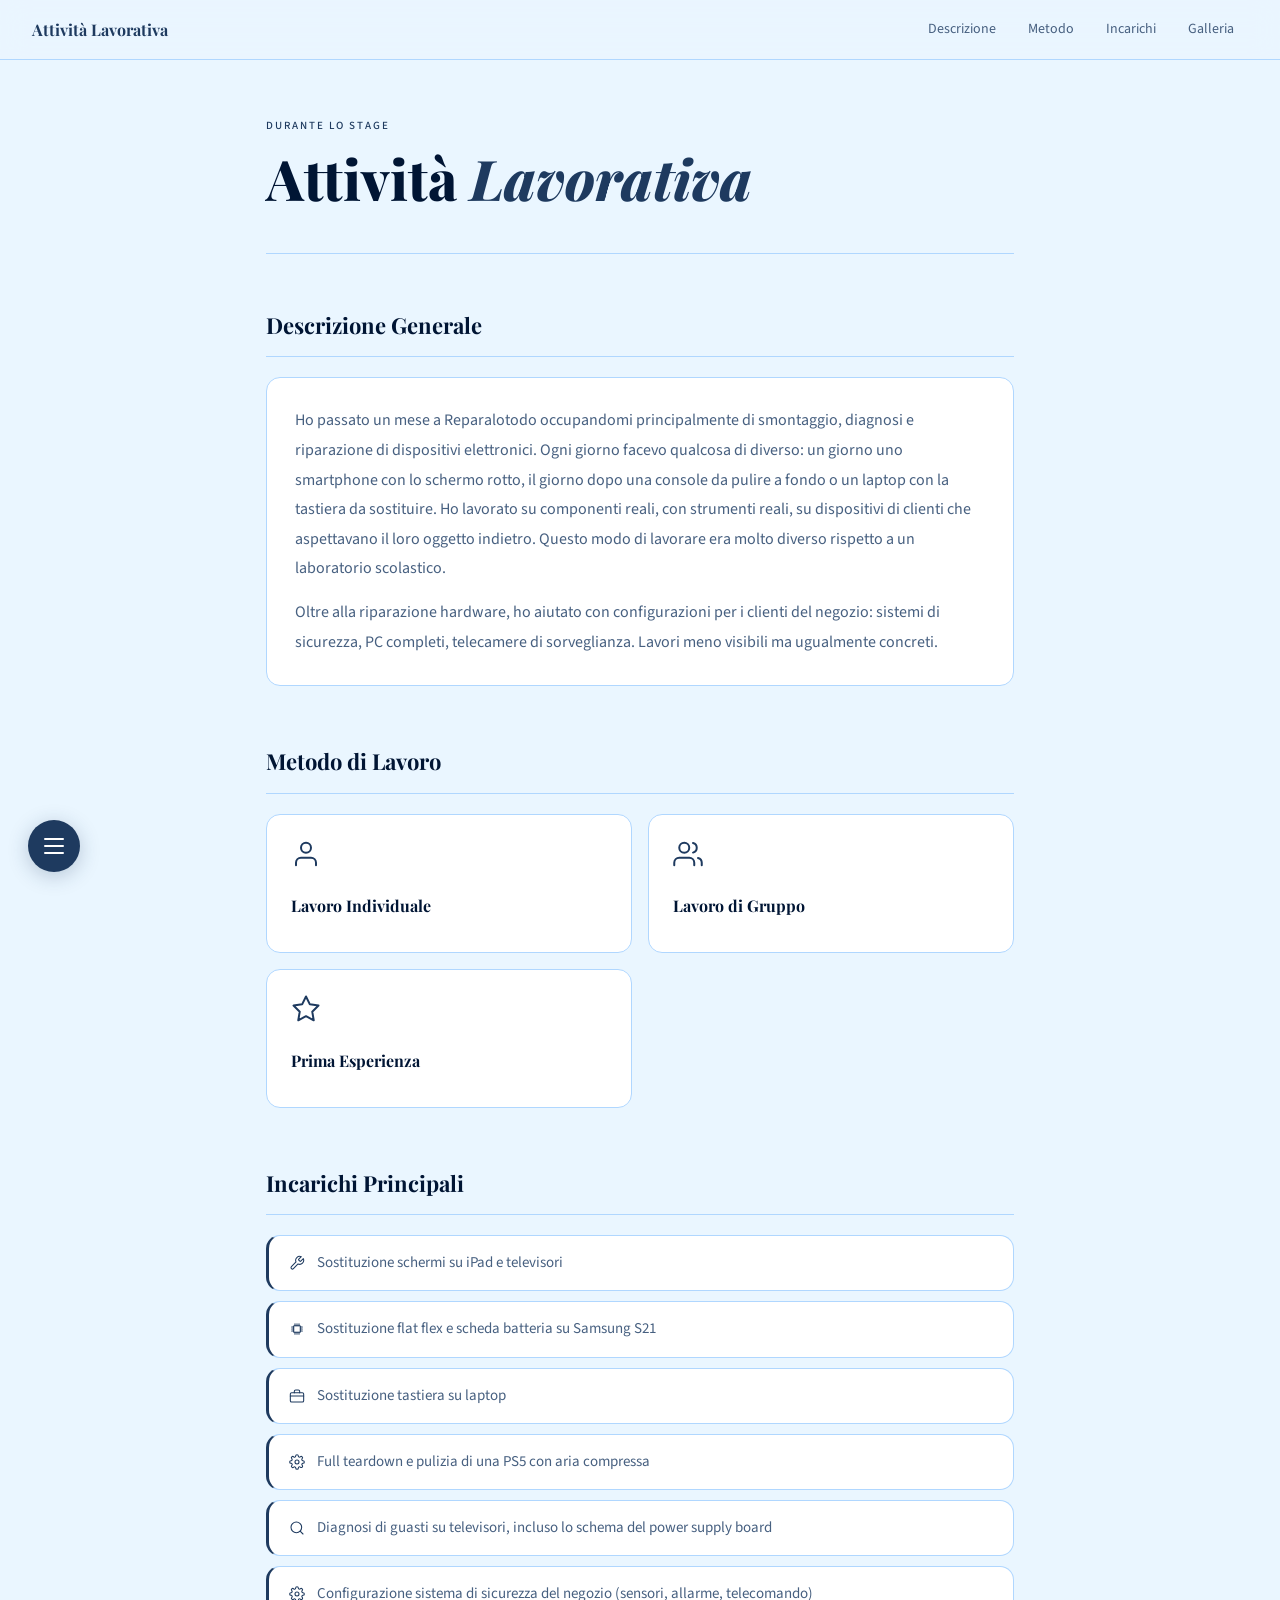
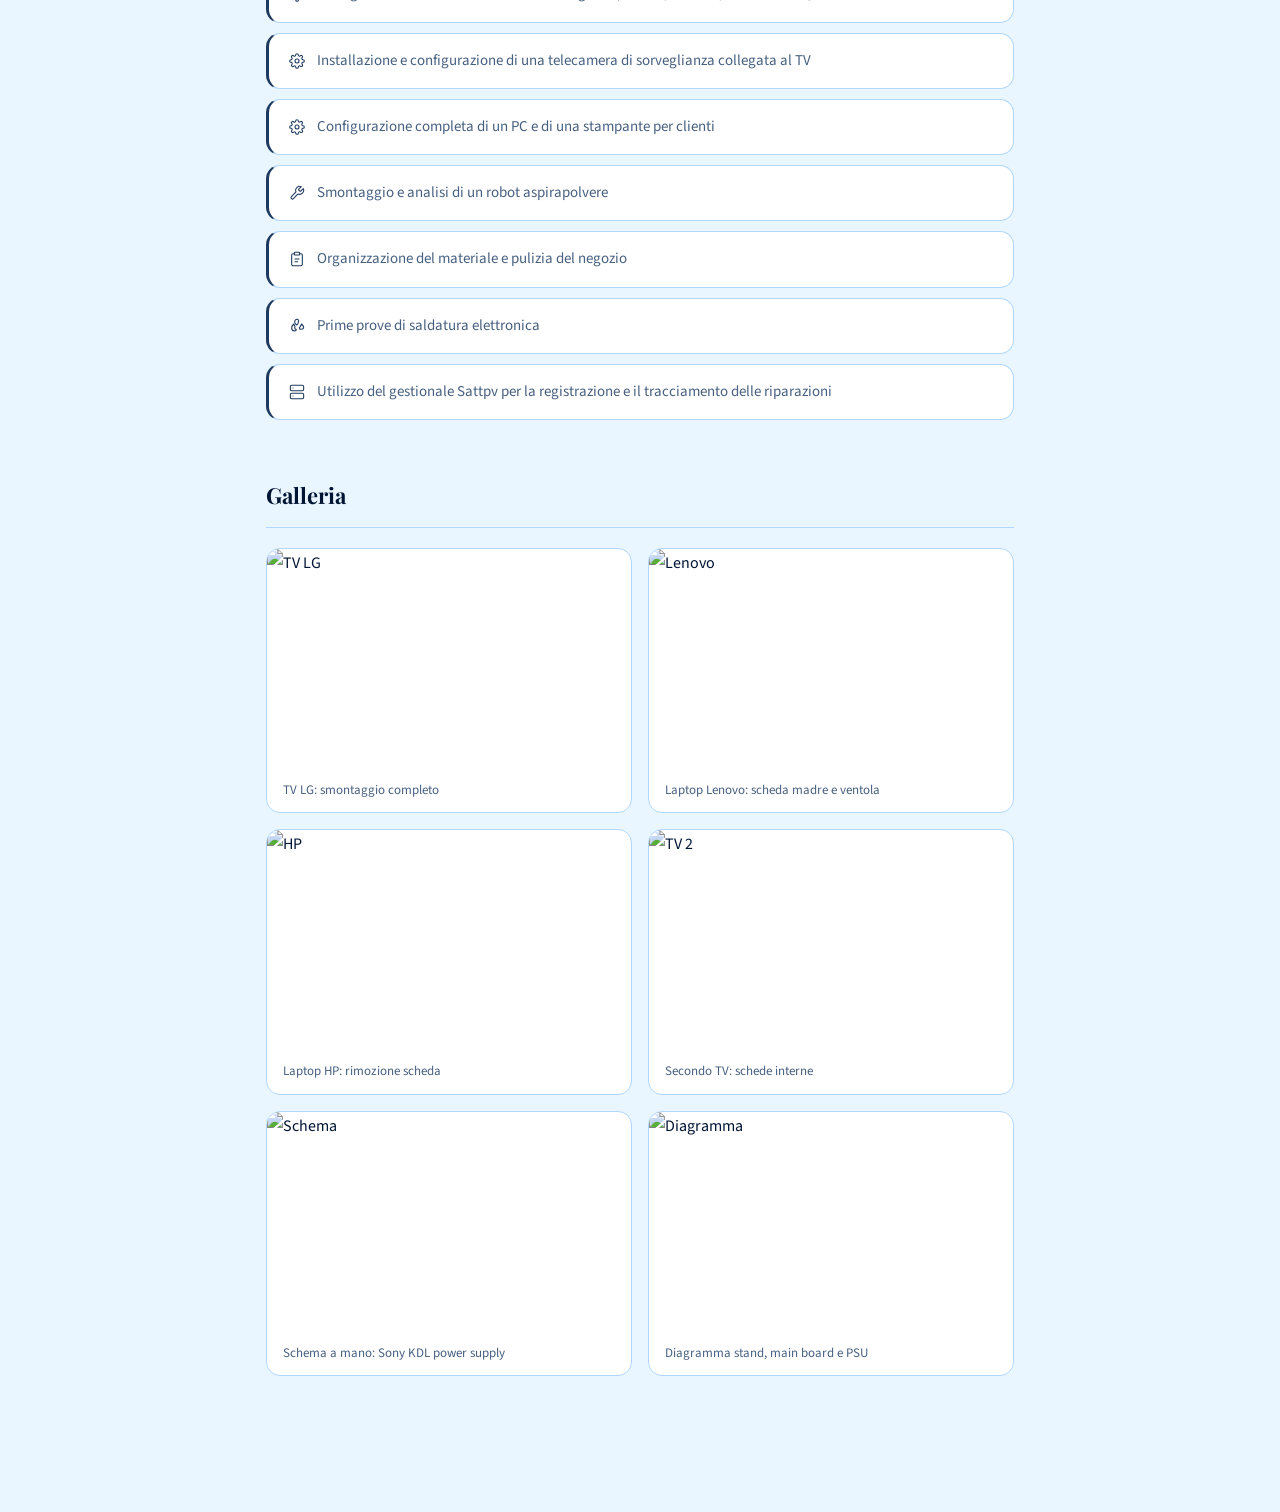
==== attivita.html @ 3e642a57 "Add files via upload" ====
<!DOCTYPE html>
<html lang="it">
<head>
  <meta charset="UTF-8"/>
  <meta name="viewport" content="width=device-width, initial-scale=1.0"/>
  <title>Stage FSL — Attività Lavorativa</title>
  <link rel="preconnect" href="https://fonts.googleapis.com">
  <link rel="preconnect" href="https://fonts.gstatic.com" crossorigin>
  <link href="https://fonts.googleapis.com/css2?family=Playfair+Display:ital,wght@0,600;0,700;0,800;1,600&family=Source+Sans+3:ital,opsz,wght@0,9..46,300;0,9..46,400;0,9..46,500;1,9..46,300&display=swap" rel="stylesheet">
  <link rel="stylesheet" href="style.css">
</head>
<body>
<svg style="display:none" xmlns="http://www.w3.org/2000/svg">
  <symbol id="ico-home" viewBox="0 0 24 24" fill="none" stroke="currentColor" stroke-width="1.6" stroke-linecap="round" stroke-linejoin="round"><path d="M3 12L12 3l9 9"/><path d="M5 10v9a1 1 0 001 1h4v-5h4v5h4a1 1 0 001-1v-9"/></symbol>
  <symbol id="ico-building" viewBox="0 0 24 24" fill="none" stroke="currentColor" stroke-width="1.6" stroke-linecap="round" stroke-linejoin="round"><rect x="3" y="3" width="18" height="18" rx="1"/><path d="M9 3v18M3 9h6M3 15h6"/><rect x="12" y="10" width="6" height="11"/></symbol>
  <symbol id="ico-briefcase" viewBox="0 0 24 24" fill="none" stroke="currentColor" stroke-width="1.6" stroke-linecap="round" stroke-linejoin="round"><rect x="2" y="7" width="20" height="14" rx="2"/><path d="M16 7V5a2 2 0 00-2-2h-4a2 2 0 00-2 2v2"/><line x1="2" y1="12" x2="22" y2="12"/></symbol>
  <symbol id="ico-target" viewBox="0 0 24 24" fill="none" stroke="currentColor" stroke-width="1.6" stroke-linecap="round" stroke-linejoin="round"><circle cx="12" cy="12" r="10"/><circle cx="12" cy="12" r="6"/><circle cx="12" cy="12" r="2"/></symbol>
  <symbol id="ico-doc" viewBox="0 0 24 24" fill="none" stroke="currentColor" stroke-width="1.6" stroke-linecap="round" stroke-linejoin="round"><path d="M14 2H6a2 2 0 00-2 2v16a2 2 0 002 2h12a2 2 0 002-2V8z"/><polyline points="14 2 14 8 20 8"/><line x1="16" y1="13" x2="8" y2="13"/><line x1="16" y1="17" x2="8" y2="17"/></symbol>
  <symbol id="ico-wrench" viewBox="0 0 24 24" fill="none" stroke="currentColor" stroke-width="1.6" stroke-linecap="round" stroke-linejoin="round"><path d="M14.7 6.3a1 1 0 000 1.4l1.6 1.6a1 1 0 001.4 0l3.77-3.77a6 6 0 01-7.94 7.94l-6.91 6.91a2.12 2.12 0 01-3-3l6.91-6.91a6 6 0 017.94-7.94l-3.76 3.76z"/></symbol>
  <symbol id="ico-chip" viewBox="0 0 24 24" fill="none" stroke="currentColor" stroke-width="1.6" stroke-linecap="round" stroke-linejoin="round"><rect x="7" y="7" width="10" height="10" rx="1"/><path d="M9 7V4M12 7V4M15 7V4M9 20v-3M12 20v-3M15 20v-3M4 9h3M4 12h3M4 15h3M17 9h3M17 12h3M17 15h3"/></symbol>
  <symbol id="ico-search" viewBox="0 0 24 24" fill="none" stroke="currentColor" stroke-width="1.6" stroke-linecap="round" stroke-linejoin="round"><circle cx="11" cy="11" r="8"/><line x1="21" y1="21" x2="16.65" y2="16.65"/></symbol>
  <symbol id="ico-gear" viewBox="0 0 24 24" fill="none" stroke="currentColor" stroke-width="1.6" stroke-linecap="round" stroke-linejoin="round"><circle cx="12" cy="12" r="3"/><path d="M19.4 15a1.65 1.65 0 00.33 1.82l.06.06a2 2 0 010 2.83 2 2 0 01-2.83 0l-.06-.06a1.65 1.65 0 00-1.82-.33 1.65 1.65 0 00-1 1.51V21a2 2 0 01-4 0v-.09A1.65 1.65 0 009 19.4a1.65 1.65 0 00-1.82.33l-.06.06a2 2 0 01-2.83-2.83l.06-.06A1.65 1.65 0 004.68 15a1.65 1.65 0 00-1.51-1H3a2 2 0 010-4h.09A1.65 1.65 0 004.6 9a1.65 1.65 0 00-.33-1.82l-.06-.06a2 2 0 012.83-2.83l.06.06A1.65 1.65 0 009 4.68a1.65 1.65 0 001-1.51V3a2 2 0 014 0v.09a1.65 1.65 0 001 1.51 1.65 1.65 0 001.82-.33l.06-.06a2 2 0 012.83 2.83l-.06.06A1.65 1.65 0 0019.4 9a1.65 1.65 0 001.51 1H21a2 2 0 010 4h-.09a1.65 1.65 0 00-1.51 1z"/></symbol>
  <symbol id="ico-wind" viewBox="0 0 24 24" fill="none" stroke="currentColor" stroke-width="1.6" stroke-linecap="round" stroke-linejoin="round"><path d="M9.59 4.59A2 2 0 1111 8H2m10.59 11.41A2 2 0 1014 16H2m15.73-8.27A2.5 2.5 0 1119.5 12H2"/></symbol>
  <symbol id="ico-flame" viewBox="0 0 24 24" fill="none" stroke="currentColor" stroke-width="1.6" stroke-linecap="round" stroke-linejoin="round"><path d="M8.5 14.5A2.5 2.5 0 0011 17c0 1.38-1.12 2.5-2.5 2.5A4.5 4.5 0 014 15c0-2.5 1.5-4.5 3-6 .5 1.5 2 2.5 2 4zm5.5-8c0 1.5-1 3-2.5 4C9.5 9 8.5 7.5 8.5 6c0-2 1.5-4 3.5-4s3.5 2 2 4zm1.5 8c0 1.38 1.12 2.5 2.5 2.5A4.5 4.5 0 0022 15c0-2.5-1.5-4.5-3-6-.5 1.5-2 2.5-2 4z"/></symbol>
  <symbol id="ico-bulb" viewBox="0 0 24 24" fill="none" stroke="currentColor" stroke-width="1.6" stroke-linecap="round" stroke-linejoin="round"><line x1="9" y1="18" x2="15" y2="18"/><line x1="10" y1="22" x2="14" y2="22"/><path d="M15.09 14c.18-.98.65-1.74 1.41-2.5A4.65 4.65 0 0018 8 6 6 0 006 8c0 1 .23 2.23 1.5 3.5A4.61 4.61 0 018.91 14"/></symbol>
  <symbol id="ico-users" viewBox="0 0 24 24" fill="none" stroke="currentColor" stroke-width="1.6" stroke-linecap="round" stroke-linejoin="round"><path d="M17 21v-2a4 4 0 00-4-4H5a4 4 0 00-4 4v2"/><circle cx="9" cy="7" r="4"/><path d="M23 21v-2a4 4 0 00-3-3.87"/><path d="M16 3.13a4 4 0 010 7.75"/></symbol>
  <symbol id="ico-globe" viewBox="0 0 24 24" fill="none" stroke="currentColor" stroke-width="1.6" stroke-linecap="round" stroke-linejoin="round"><circle cx="12" cy="12" r="10"/><line x1="2" y1="12" x2="22" y2="12"/><path d="M12 2a15.3 15.3 0 014 10 15.3 15.3 0 01-4 10 15.3 15.3 0 01-4-10 15.3 15.3 0 014-10z"/></symbol>
  <symbol id="ico-clock" viewBox="0 0 24 24" fill="none" stroke="currentColor" stroke-width="1.6" stroke-linecap="round" stroke-linejoin="round"><circle cx="12" cy="12" r="10"/><polyline points="12 6 12 12 16 14"/></symbol>
  <symbol id="ico-chat" viewBox="0 0 24 24" fill="none" stroke="currentColor" stroke-width="1.6" stroke-linecap="round" stroke-linejoin="round"><path d="M21 15a2 2 0 01-2 2H7l-4 4V5a2 2 0 012-2h14a2 2 0 012 2z"/></symbol>
  <symbol id="ico-clipboard" viewBox="0 0 24 24" fill="none" stroke="currentColor" stroke-width="1.6" stroke-linecap="round" stroke-linejoin="round"><path d="M16 4h2a2 2 0 012 2v14a2 2 0 01-2 2H6a2 2 0 01-2-2V6a2 2 0 012-2h2"/><rect x="8" y="2" width="8" height="4" rx="1"/><line x1="9" y1="12" x2="15" y2="12"/><line x1="9" y1="16" x2="13" y2="16"/></symbol>
  <symbol id="ico-person" viewBox="0 0 24 24" fill="none" stroke="currentColor" stroke-width="1.6" stroke-linecap="round" stroke-linejoin="round"><path d="M20 21v-2a4 4 0 00-4-4H8a4 4 0 00-4 4v2"/><circle cx="12" cy="7" r="4"/></symbol>
  <symbol id="ico-star" viewBox="0 0 24 24" fill="none" stroke="currentColor" stroke-width="1.6" stroke-linecap="round" stroke-linejoin="round"><polygon points="12 2 15.09 8.26 22 9.27 17 14.14 18.18 21.02 12 17.77 5.82 21.02 7 14.14 2 9.27 8.91 8.26 12 2"/></symbol>
  <symbol id="ico-code" viewBox="0 0 24 24" fill="none" stroke="currentColor" stroke-width="1.6" stroke-linecap="round" stroke-linejoin="round"><polyline points="16 18 22 12 16 6"/><polyline points="8 6 2 12 8 18"/></symbol>
  <symbol id="ico-server" viewBox="0 0 24 24" fill="none" stroke="currentColor" stroke-width="1.6" stroke-linecap="round" stroke-linejoin="round"><rect x="2" y="2" width="20" height="8" rx="2"/><rect x="2" y="14" width="20" height="8" rx="2"/><line x1="6" y1="6" x2="6.01" y2="6"/><line x1="6" y1="18" x2="6.01" y2="18"/></symbol>
</svg>
<div class="fab-wrapper" id="fabWrapper">
  <button class="fab" id="fabBtn" aria-label="Menu principale">
    <span class="fab-bar"></span><span class="fab-bar"></span><span class="fab-bar"></span>
  </button>
</div>
<nav class="main-menu" id="mainMenu">
  <div class="main-menu-header"><span>Stage</span><button class="close-menu" id="closeMenuBtn">✕</button></div>
  <ul>
    <li><a href="index.html"><svg width="18" height="18"><use href="#ico-home"/></svg> Home</a></li>
    <li><a href="azienda.html"><svg width="18" height="18"><use href="#ico-building"/></svg> Presentazione Azienda</a></li>
    <li><a href="attivita.html" class="active"><svg width="18" height="18"><use href="#ico-briefcase"/></svg> Attività Lavorativa</a></li>
    <li><a href="competenze.html"><svg width="18" height="18"><use href="#ico-target"/></svg> Competenze</a></li>
    <li><a href="conclusioni.html"><svg width="18" height="18"><use href="#ico-doc"/></svg> Conclusioni</a></li>
  </ul>
</nav>
<div class="overlay" id="overlay"></div>
<header class="top-navbar">
    <span class="top-navbar-title">Attività Lavorativa</span>
    <nav class="top-navbar-links">
      <a href="#att-descrizione">Descrizione</a>
      <a href="#att-metodo">Metodo</a>
      <a href="#att-incarichi">Incarichi</a>
      <a href="#att-galleria">Galleria</a>
    </nav>
  </header>
  <main class="page-main">
    <div class="page-hero">
      <p class="page-label">Durante lo stage</p>
      <h1>Attività <em>Lavorativa</em></h1>
    </div>

    <section class="content-section" id="att-descrizione">
      <h2>Descrizione Generale</h2>
      <div class="card">
        <p>Ho passato un mese a Reparalotodo occupandomi principalmente di smontaggio, diagnosi e riparazione di dispositivi elettronici. Ogni giorno facevo qualcosa di diverso: un giorno uno smartphone con lo schermo rotto, il giorno dopo una console da pulire a fondo o un laptop con la tastiera da sostituire. Ho lavorato su componenti reali, con strumenti reali, su dispositivi di clienti che aspettavano il loro oggetto indietro. Questo modo di lavorare era molto diverso rispetto a un laboratorio scolastico.</p>
        <p style="margin-top:14px">Oltre alla riparazione hardware, ho aiutato con configurazioni per i clienti del negozio: sistemi di sicurezza, PC completi, telecamere di sorveglianza. Lavori meno visibili ma ugualmente concreti.</p>
      </div>
    </section>

    <section class="content-section" id="att-metodo">
      <h2>Metodo di Lavoro</h2>
      <div class="two-col">
        <div class="info-card">
          <span class="info-icon"><svg width="30" height="30"><use href="#ico-person"/></svg></span>
          <h4>Lavoro Individuale</h4>
        </div>
        <div class="info-card">
          <span class="info-icon"><svg width="30" height="30"><use href="#ico-users"/></svg></span>
          <h4>Lavoro di Gruppo</h4>
        </div>
        <div class="info-card">
          <span class="info-icon"><svg width="30" height="30"><use href="#ico-star"/></svg></span>
          <h4>Prima Esperienza</h4>
        </div>
      </div>
    </section>

    <section class="content-section" id="att-incarichi">
      <h2>Incarichi Principali</h2>
      <ul class="task-list">
        <li><svg width="16" height="16"><use href="#ico-wrench"/></svg> Sostituzione schermi su iPad e televisori</li>
        <li><svg width="16" height="16"><use href="#ico-chip"/></svg> Sostituzione flat flex e scheda batteria su Samsung S21</li>
        <li><svg width="16" height="16"><use href="#ico-briefcase"/></svg> Sostituzione tastiera su laptop</li>
        <li><svg width="16" height="16"><use href="#ico-gear"/></svg> Full teardown e pulizia di una PS5 con aria compressa</li>
        <li><svg width="16" height="16"><use href="#ico-search"/></svg> Diagnosi di guasti su televisori, incluso lo schema del power supply board</li>
        <li><svg width="16" height="16"><use href="#ico-gear"/></svg> Configurazione sistema di sicurezza del negozio (sensori, allarme, telecomando)</li>
        <li><svg width="16" height="16"><use href="#ico-gear"/></svg> Installazione e configurazione di una telecamera di sorveglianza collegata al TV</li>
        <li><svg width="16" height="16"><use href="#ico-gear"/></svg> Configurazione completa di un PC e di una stampante per clienti</li>
        <li><svg width="16" height="16"><use href="#ico-wrench"/></svg> Smontaggio e analisi di un robot aspirapolvere</li>
        <li><svg width="16" height="16"><use href="#ico-clipboard"/></svg> Organizzazione del materiale e pulizia del negozio</li>
        <li><svg width="16" height="16"><use href="#ico-flame"/></svg> Prime prove di saldatura elettronica</li>
        <li><svg width="16" height="16"><use href="#ico-server"/></svg> Utilizzo del gestionale Sattpv per la registrazione e il tracciamento delle riparazioni</li>
      </ul>
    </section>

    <section class="content-section" id="att-galleria">
      <h2>Galleria</h2>
      <div class="photo-grid">
        <div class="photo-card"><img src="images/tv_open.jpg" alt="TV LG"/><p>TV LG: smontaggio completo</p></div>
        <div class="photo-card"><img src="images/lenovo_open.jpg" alt="Lenovo"/><p>Laptop Lenovo: scheda madre e ventola</p></div>
        <div class="photo-card"><img src="images/hp_action.jpg" alt="HP"/><p>Laptop HP: rimozione scheda</p></div>
        <div class="photo-card"><img src="images/tv2_open.jpg" alt="TV 2"/><p>Secondo TV: schede interne</p></div>
        <div class="photo-card"><img src="images/schematic.jpg" alt="Schema"/><p>Schema a mano: Sony KDL power supply</p></div>
        <div class="photo-card"><img src="images/diagram.jpg" alt="Diagramma"/><p>Diagramma stand, main board e PSU</p></div>
      </div>
    </section>
  </main>
  <script src="nav.js"></script>
</body>
</html>
---- style.css ----
/* ═══════════════════════════════════════════
   PALETTE & RESET
═══════════════════════════════════════════ */
:root {
  --bg:        #EAF6FF;
  --surface:   #FFFFFF;
  --surface2:  #D6EEFF;
  --border:    #B0D7FF;
  --accent:    #1E3A5F;
  --accent2:   #1F406B;
  --text:      #001534;
  --muted:     #476080;
  --radius:    14px;
  --nav-h:     60px;
  --menu-w:    290px;
  --transition: 0.3s cubic-bezier(0.4,0,0.2,1);
}

*,*::before,*::after { box-sizing:border-box; margin:0; padding:0; }
html { scroll-behavior:smooth; }
body {
  background: var(--bg);
  color: var(--text);
  font-family: 'Source Sans 3', sans-serif;
  font-size: 16px;
  line-height: 1.75;
  min-height: 100vh;
  overflow-x: hidden;
}

/* ═══════════════════════════════════════════
   FAB
═══════════════════════════════════════════ */
.fab-wrapper {
  position: fixed;
  bottom: 28px;
  left: 28px;
  z-index: 1000;
}
.fab {
  width: 52px;
  height: 52px;
  border-radius: 50%;
  border: none;
  background: var(--accent);
  cursor: pointer;
  display: flex;
  flex-direction: column;
  align-items: center;
  justify-content: center;
  gap: 5px;
  box-shadow: 0 4px 20px rgba(30,58,95,.25);
  transition: transform var(--transition), box-shadow var(--transition);
}
.fab:hover {
  transform: scale(1.08);
  box-shadow: 0 6px 28px rgba(30,58,95,.4);
}
.fab.open { transform: rotate(90deg); }
.fab-bar {
  width: 20px;
  height: 2px;
  background: #fff;
  border-radius: 2px;
  display: block;
}

/* ═══════════════════════════════════════════
  SLIDE-OUT MENU
═══════════════════════════════════════════ */
.main-menu {
  position: fixed;
  left: 0; top: 0; bottom: 0;
  width: var(--menu-w);
  background: var(--surface);
  border-right: 1px solid var(--border);
  z-index: 999;
  transform: translateX(-100%);
  transition: transform var(--transition);
  padding: 24px 0;
  display: flex;
  flex-direction: column;
  box-shadow: none;
}
.main-menu.open {
  transform: translateX(0);
  box-shadow: 6px 0 32px rgba(30,58,95,.12);
}
.main-menu-header {
  display: flex;
  align-items: center;
  justify-content: space-between;
  padding: 0 24px 20px;
  border-bottom: 1px solid var(--border);
  margin-bottom: 12px;
  font-family: 'Playfair Display', serif;
  font-size: 13px;
  letter-spacing: .08em;
  text-transform: uppercase;
  color: var(--muted);
}
.close-menu {
  background: none;
  border: none;
  color: var(--muted);
  cursor: pointer;
  font-size: 18px;
  padding: 4px;
  transition: color var(--transition);
}
.close-menu:hover { color: var(--text); }
.main-menu ul { list-style: none; padding: 0 12px; }
.main-menu ul li { margin: 4px 0; }
.main-menu ul li a {
  display: flex;
  align-items: center;
  gap: 10px;
  padding: 11px 16px;
  border-radius: 10px;
  color: var(--muted);
  text-decoration: none;
  font-size: 15px;
  cursor: pointer;
  transition: background var(--transition), color var(--transition);
}
.main-menu ul li a svg { flex-shrink: 0; opacity: .7; }
.main-menu ul li a:hover,
.main-menu ul li a.active {
  background: var(--surface2);
  color: var(--accent);
}
.main-menu ul li a.active svg { opacity: 1; }

/* OVERLAY */
.overlay {
  position: fixed;
  inset: 0;
  background: rgba(0,21,52,.35);
  backdrop-filter: blur(3px);
  z-index: 998;
  opacity: 0;
  pointer-events: none;
  transition: opacity var(--transition);
}
.overlay.show { opacity: 1; pointer-events: all; }

/* ═══════════════════════════════════════════
   TOP NAVBAR
═══════════════════════════════════════════ */
.top-navbar {
  position: sticky;
  top: 0;
  z-index: 100;
  height: var(--nav-h);
  background: rgba(234,246,255,.9);
  backdrop-filter: blur(14px);
  border-bottom: 1px solid var(--border);
  display: flex;
  align-items: center;
  justify-content: space-between;
  padding: 0 32px;
  gap: 24px;
}
.top-navbar-title {
  font-family: 'Playfair Display', serif;
  font-weight: 700;
  font-size: 16px;
  color: var(--accent);
  white-space: nowrap;
}
.top-navbar-links { display: flex; gap: 4px; overflow-x: auto; }
.top-navbar-links a {
  text-decoration: none;
  color: var(--muted);
  font-size: 14px;
  padding: 6px 14px;
  border-radius: 8px;
  white-space: nowrap;
  transition: background var(--transition), color var(--transition);
  cursor: pointer;
}
.top-navbar-links a:hover {
  background: var(--surface2);
  color: var(--accent);
}

/* ═══════════════════════════════════════════
   PAGE ROUTING
═══════════════════════════════════════════ */
.page { display: none; }
.page.active { display: block; }

/* ═══════════════════════════════════════════
   HOME — HERO
═══════════════════════════════════════════ */
.hero {
  position: relative;
  min-height: 100vh;
  display: flex;
  align-items: center;
  overflow: hidden;
  padding: 80px 64px;
}
.hero-bg {
  position: absolute;
  inset: 0;
  background:
    radial-gradient(ellipse 60% 70% at 70% 40%, rgba(30,58,95,.06) 0%, transparent 70%),
    radial-gradient(ellipse 40% 50% at 10% 80%, rgba(176,215,255,.4) 0%, transparent 60%);
  pointer-events: none;
}
.hero-ring {
  position: absolute;
  right: -60px;
  top: 50%;
  transform: translateY(-50%);
  width: 520px;
  height: 520px;
  border-radius: 50%;
  border: 1px solid var(--border);
  opacity: .6;
  pointer-events: none;
}
.hero-ring::before, .hero-ring::after {
  content: '';
  position: absolute;
  border-radius: 50%;
  border: 1px solid var(--border);
}
.hero-ring::before { inset: 50px; }
.hero-ring::after  { inset: 110px; }
.hero-content { max-width: 580px; position: relative; z-index: 1; }
.hero-label {
  font-size: 11px;
  letter-spacing: .18em;
  text-transform: uppercase;
  color: var(--accent);
  margin-bottom: 20px;
  font-family: 'Source Sans 3', sans-serif;
  font-weight: 500;
}
.hero-title {
  font-family: 'Playfair Display', serif;
  font-size: clamp(3rem,7vw,5.5rem);
  font-weight: 800;
  line-height: 1.06;
  margin-bottom: 24px;
  color: var(--text);
}
.hero-title em { font-style: italic; color: var(--accent); }
.hero-sub {
  font-size: 17px;
  color: var(--muted);
  margin-bottom: 44px;
  max-width: 440px;
  font-weight: 300;
  line-height: 1.8;
}

/* BUTTONS */
.btn-primary {
  display: inline-block;
  background: var(--accent);
  color: #fff;
  font-family: 'Source Sans 3', sans-serif;
  font-weight: 500;
  font-size: 15px;
  padding: 13px 32px;
  border-radius: 100px;
  text-decoration: none;
  cursor: pointer;
  border: none;
  transition: transform var(--transition), box-shadow var(--transition), background var(--transition);
}
.btn-primary:hover {
  transform: translateY(-2px);
  box-shadow: 0 8px 24px rgba(30,58,95,.25);
  background: var(--accent2);
}
.btn-outline {
  display: inline-block;
  border: 1px solid var(--border);
  color: var(--accent);
  font-size: 14px;
  padding: 10px 22px;
  border-radius: 100px;
  text-decoration: none;
  margin-top: 16px;
  transition: border-color var(--transition), background var(--transition);
}
.btn-outline:hover { border-color: var(--accent); background: var(--surface2); }

/* QUICKLINKS */
.quicklinks {
  display: grid;
  grid-template-columns: repeat(auto-fit, minmax(200px,1fr));
  gap: 16px;
  padding: 0 40px 80px;
}
.ql-card {
  display: block;
  background: var(--surface);
  border: 1px solid var(--border);
  border-radius: var(--radius);
  padding: 28px 24px;
  cursor: pointer;
  color: var(--text);
  text-decoration: none;
  transition: border-color var(--transition), transform var(--transition), box-shadow var(--transition);
}
.ql-card:hover {
  border-color: var(--accent);
  transform: translateY(-4px);
  box-shadow: 0 10px 28px rgba(30,58,95,.1);
}
.ql-icon { display: block; margin-bottom: 16px; color: var(--accent); }
.ql-card h3 {
  font-family: 'Playfair Display', serif;
  font-size: 18px;
  font-weight: 700;
  margin-bottom: 4px;
}
.ql-card p { font-size: 14px; color: var(--muted); }

/* ═══════════════════════════════════════════
   INNER PAGE LAYOUT
═══════════════════════════════════════════ */
.page-main { max-width: 820px; margin: 0 auto; padding: 0 36px 80px; }
.page-hero {
  padding: 56px 0 44px;
  border-bottom: 1px solid var(--border);
  margin-bottom: 52px;
}
.page-label {
  font-size: 11px;
  letter-spacing: .18em;
  text-transform: uppercase;
  color: var(--accent);
  margin-bottom: 12px;
  font-family: 'Source Sans 3', sans-serif;
  font-weight: 500;
}
.page-hero h1 {
  font-family: 'Playfair Display', serif;
  font-size: clamp(2.2rem,5vw,3.5rem);
  font-weight: 800;
  line-height: 1.1;
  color: var(--text);
}
.page-hero h1 em { font-style: italic; color: var(--accent); }
.content-section {
  margin-bottom: 56px;
  scroll-margin-top: calc(var(--nav-h) + 24px);
}
.content-section h2 {
  font-family: 'Playfair Display', serif;
  font-size: 22px;
  font-weight: 700;
  margin-bottom: 20px;
  color: var(--text);
  padding-bottom: 12px;
  border-bottom: 1px solid var(--border);
}

/* CARDS */
.card {
  background: var(--surface);
  border: 1px solid var(--border);
  border-radius: var(--radius);
  padding: 28px;
}
.card p { color: var(--muted); line-height: 1.85; }
.quote-card { position: relative; padding: 44px 36px 36px; }
.quote-mark {
  position: absolute;
  top: 14px;
  left: 28px;
  font-family: 'Playfair Display', serif;
  font-size: 72px;
  color: var(--accent);
  line-height: 1;
  opacity: .18;
}

/* TWO COL */
.two-col { display: grid; grid-template-columns: 1fr 1fr; gap: 16px; }
.info-card {
  background: var(--surface);
  border: 1px solid var(--border);
  border-radius: var(--radius);
  padding: 24px;
}
.info-icon { color: var(--accent); display: block; margin-bottom: 14px; }
.info-card h4 {
  font-family: 'Playfair Display', serif;
  font-size: 16px;
  font-weight: 700;
  margin-bottom: 8px;
  color: var(--text);
}
.info-card p { font-size: 14px; color: var(--muted); }

/* TAGS */
.tag-row { display: flex; flex-wrap: wrap; gap: 10px; }
.tag {
  background: var(--surface);
  border: 1px solid var(--border);
  border-radius: 100px;
  padding: 7px 18px;
  font-size: 14px;
  color: var(--text);
  display: flex;
  align-items: center;
  gap: 6px;
  transition: border-color var(--transition), background var(--transition);
}
.tag:hover { border-color: var(--accent); background: var(--surface2); }
.tag svg { color: var(--accent); }

/* TASK LIST */
.task-list { list-style: none; display: flex; flex-direction: column; gap: 10px; }
.task-list li {
  background: var(--surface);
  border: 1px solid var(--border);
  border-left: 3px solid var(--accent);
  border-radius: var(--radius);
  padding: 14px 20px;
  color: var(--muted);
  display: flex;
  align-items: center;
  gap: 12px;
  font-size: 15px;
  transition: border-color var(--transition), background var(--transition);
}
.task-list li:hover { background: var(--surface2); border-left-color: var(--accent2); }
.task-list li svg { color: var(--accent); flex-shrink: 0; }

/* SKILLS GRID */
.skills-grid {
  display: grid;
  grid-template-columns: repeat(auto-fit, minmax(210px,1fr));
  gap: 16px;
}
.skill-card {
  background: var(--surface);
  border: 1px solid var(--border);
  border-radius: var(--radius);
  padding: 26px;
  transition: border-color var(--transition), transform var(--transition), box-shadow var(--transition);
}
.skill-card:hover {
  border-color: var(--accent);
  transform: translateY(-3px);
  box-shadow: 0 8px 24px rgba(30,58,95,.08);
}
.skill-card.soft { border-top: 2px solid rgba(30,58,95,.2); }
.skill-icon { color: var(--accent); display: block; margin-bottom: 14px; }
.skill-card h4 {
  font-family: 'Playfair Display', serif;
  font-weight: 700;
  font-size: 15px;
  margin-bottom: 8px;
  color: var(--text);
}
.skill-card p { font-size: 14px; color: var(--muted); line-height: 1.65; }

/* LOGO BOX */


/* COMPANY CARD */
.company-card {
  background: var(--surface);
  border: 1px solid var(--border);
  border-top: 4px solid #F05A22;
  border-radius: var(--radius);
  overflow: hidden;
  margin-bottom: 48px;
}
.company-card-logo {
  padding: 28px 40px;
  display: flex;
  align-items: center;
  justify-content: center;
}
.company-card-logo svg {
  width: 100%;
  max-width: 380px;
  height: auto;
}
.company-card-info {
  padding: 18px 28px;
  border-top: 1px solid var(--border);
}
.company-card-meta {
  display: flex;
  flex-wrap: wrap;
  gap: 20px;
}
.company-meta-item {
  display: flex;
  align-items: center;
  gap: 7px;
  font-size: 14px;
  color: var(--muted);
  font-weight: 400;
}
.company-meta-item svg {
  color: var(--accent);
  flex-shrink: 0;
}

.logo-box {
  background: var(--surface);
  border: 1px solid var(--border);
  border-radius: var(--radius);
  padding: 40px;
  display: flex;
  flex-direction: column;
  align-items: center;
  gap: 16px;
  text-align: center;
}
.placeholder-note {
  font-size: 13px;
  color: var(--muted);
  font-style: italic;
  border: 1px dashed var(--border);
  border-radius: 8px;
  padding: 10px 16px;
  margin-top: 8px;
}
.placeholder-note code {
  background: var(--surface2);
  padding: 2px 6px;
  border-radius: 4px;
  font-family: monospace;
  color: var(--accent);
}

/* FOOTER */
.site-footer {
  border-top: 1px solid var(--border);
  margin-top: 80px;
  padding: 32px 0;
  text-align: center;
  font-size: 13px;
  color: var(--muted);
  line-height: 2;
}





/* COMPANY CARD */
.company-card {
  background: var(--surface);
  border: 1px solid var(--border);
  border-top: 4px solid #F05A22;
  border-radius: var(--radius);
  overflow: hidden;
  margin-bottom: 48px;
}
.company-card-logo {
  padding: 28px 40px;
  display: flex;
  align-items: center;
  justify-content: center;
}
.company-card-logo svg {
  width: 100%;
  max-width: 380px;
  height: auto;
}
.company-card-info {
  padding: 18px 28px;
  border-top: 1px solid var(--border);
}
.company-card-meta {
  display: flex;
  flex-wrap: wrap;
  gap: 20px;
}
.company-meta-item {
  display: flex;
  align-items: center;
  gap: 7px;
  font-size: 14px;
  color: var(--muted);
  font-weight: 400;
}
.company-meta-item svg {
  color: var(--accent);
  flex-shrink: 0;
}

.logo-box {
  background: var(--surface);
  border: 1px solid var(--border);
  border-radius: var(--radius);
  padding: 32px;
  display: flex;
  align-items: center;
  justify-content: center;
}
.logo-box img {
  max-width: 100%;
  max-height: 160px;
  object-fit: contain;
  border-radius: 10px;
}

/* PHOTO GRID */
.photo-grid {
  display: grid;
  grid-template-columns: repeat(auto-fit, minmax(260px, 1fr));
  gap: 16px;
}
.photo-card {
  background: var(--surface);
  border: 1px solid var(--border);
  border-radius: var(--radius);
  overflow: hidden;
  transition: transform var(--transition), box-shadow var(--transition);
}
.photo-card:hover {
  transform: translateY(-4px);
  box-shadow: 0 10px 28px rgba(30,58,95,.12);
}
.photo-card img {
  width: 100%;
  height: 220px;
  object-fit: cover;
  display: block;
}
.photo-card p {
  font-size: 13px;
  color: var(--muted);
  padding: 12px 16px;
  line-height: 1.5;
}

@media (max-width:640px) {
  .two-col { grid-template-columns: 1fr; }
  .top-navbar { padding: 0 16px; }
  .top-navbar-title { font-size: 14px; }
  .top-navbar-links a { padding: 6px 10px; font-size: 13px; }
  .page-main { padding: 0 20px 60px; }
  .quicklinks { padding: 0 20px 60px; }
  .hero { padding: 60px 28px; }
}
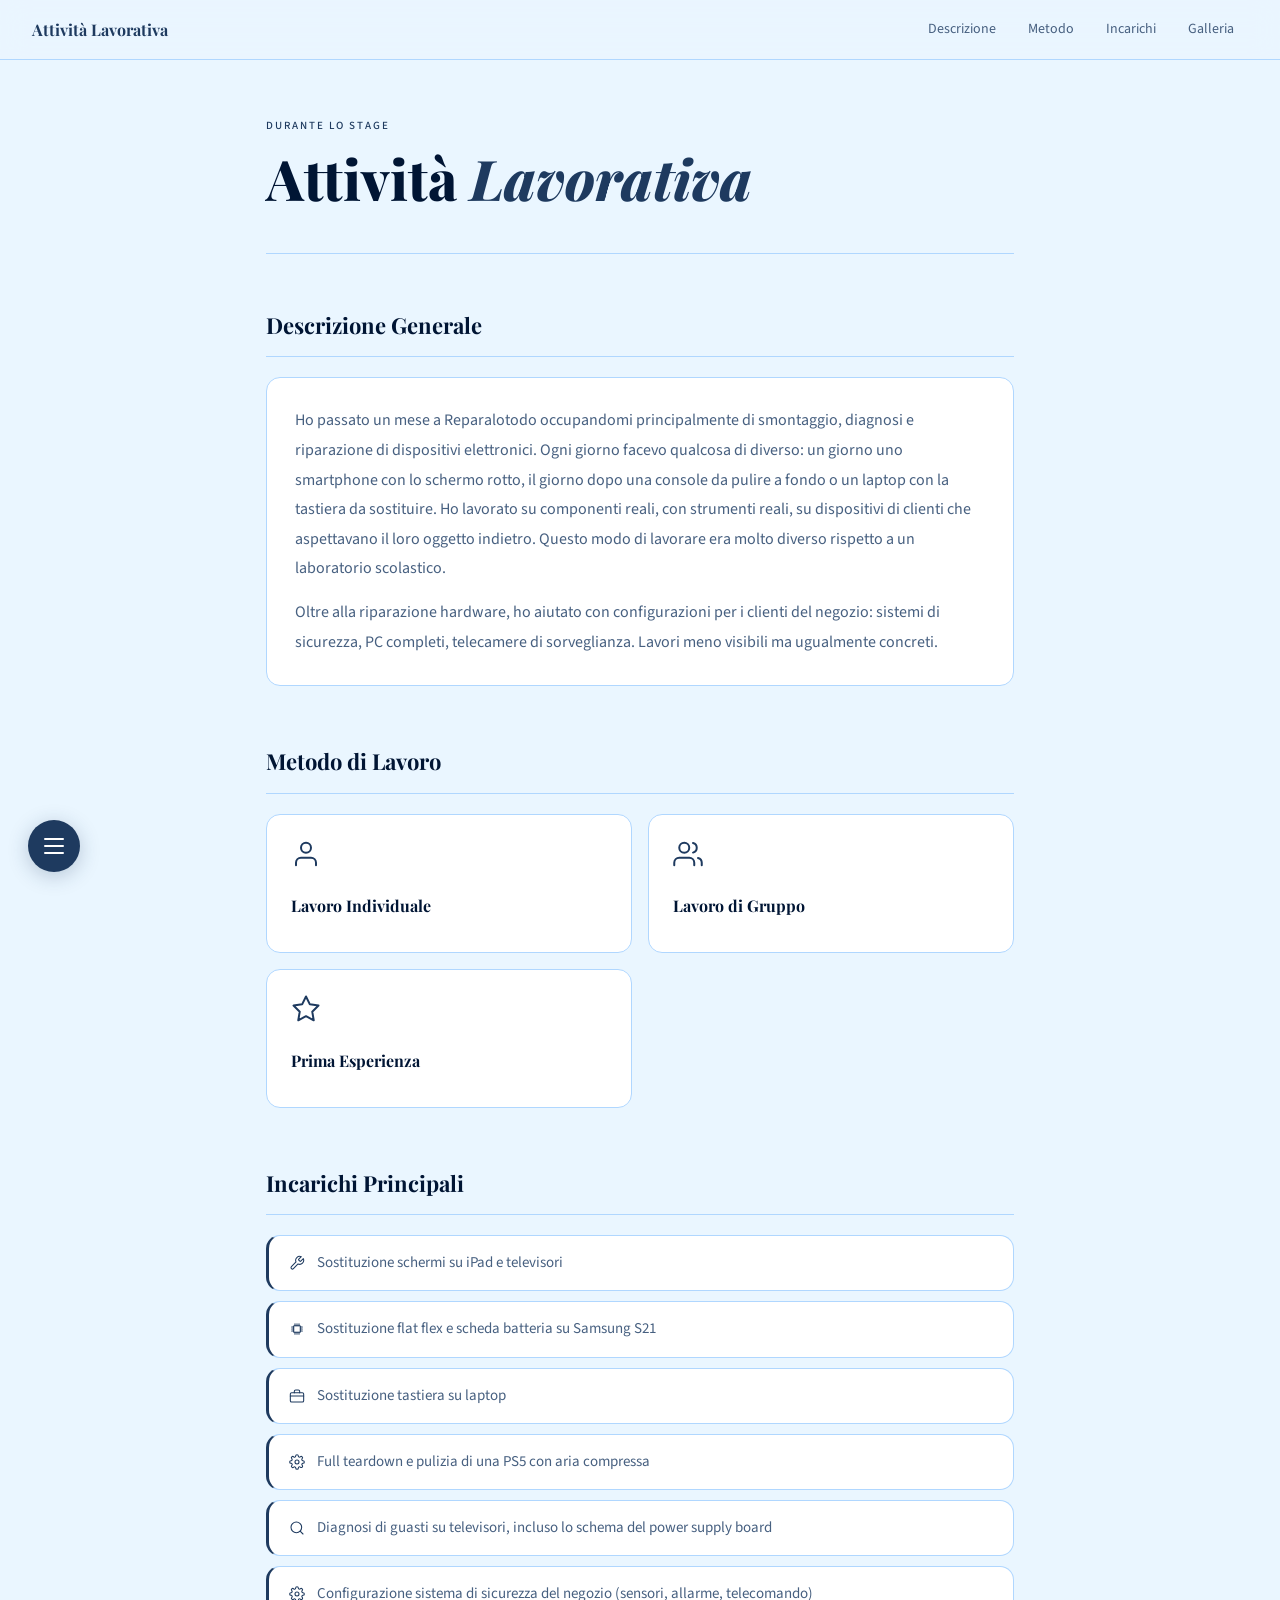
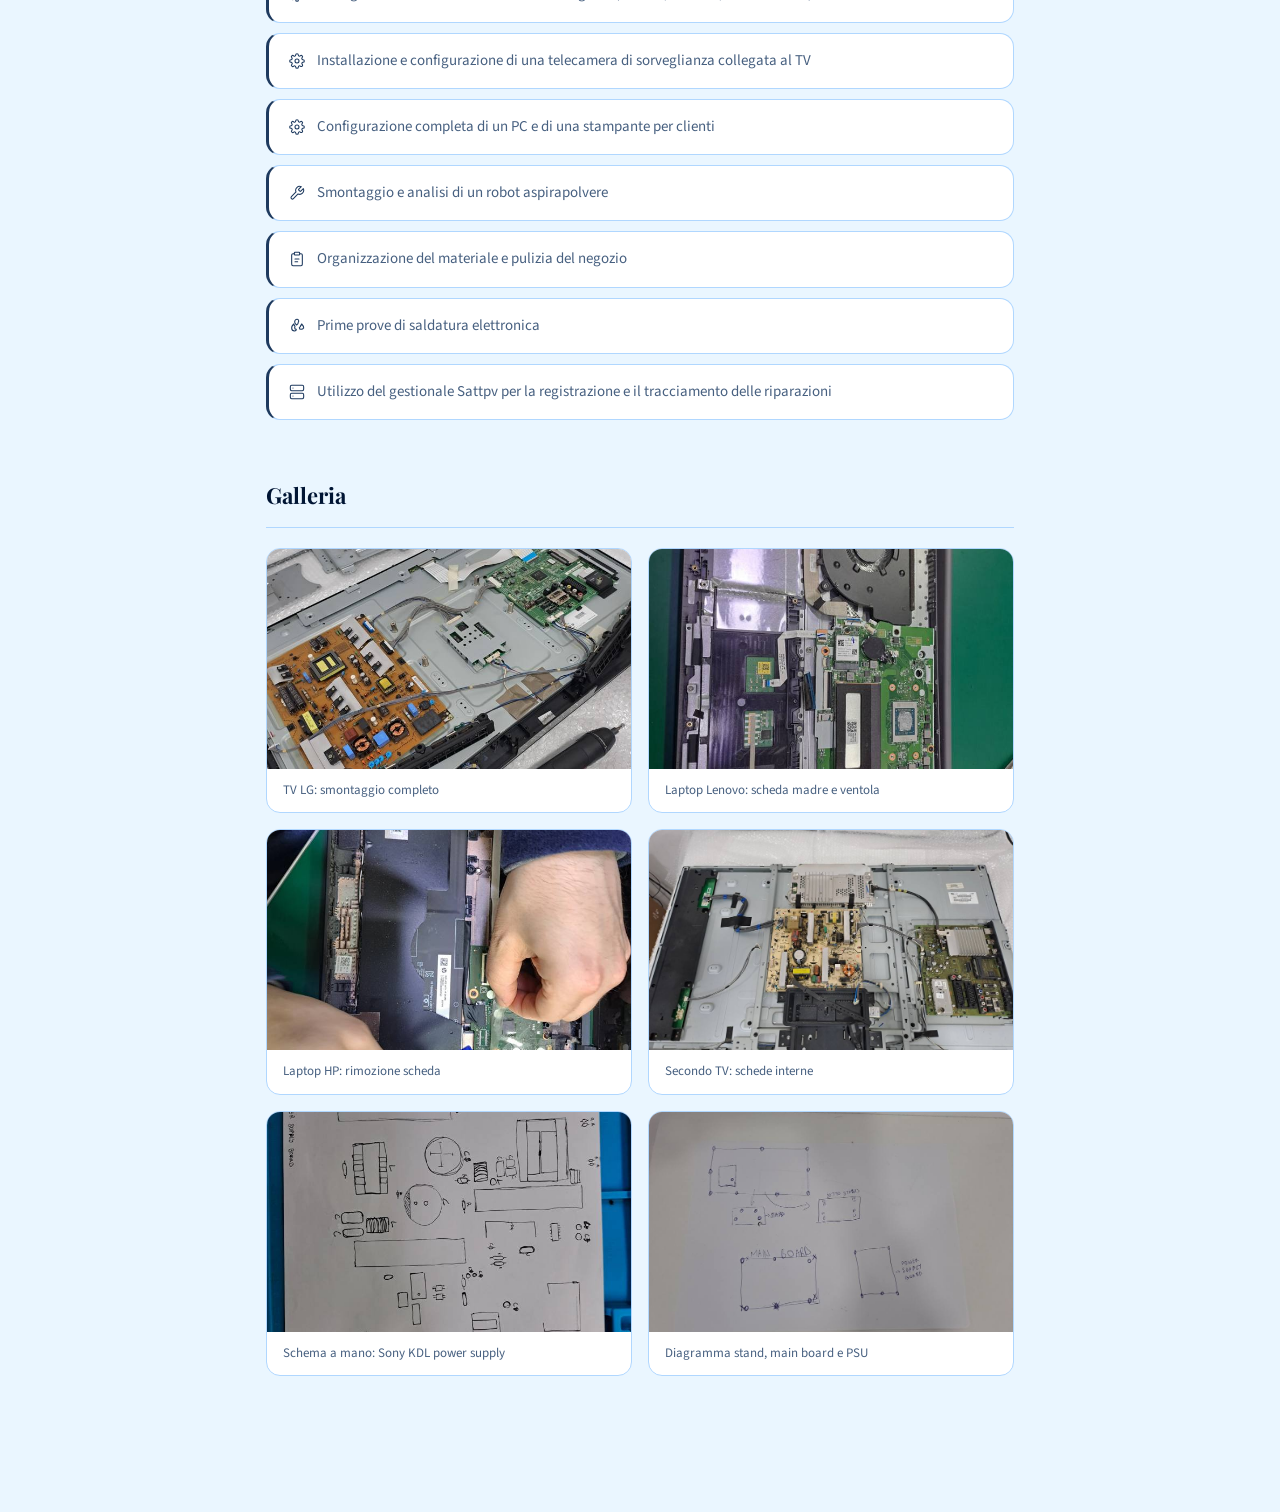
==== commit 6afef00e: "Update image paths in photo gallery section" ====
--- a/attivita.html
+++ b/attivita.html
@@ -111,15 +111,15 @@
     <section class="content-section" id="att-galleria">
       <h2>Galleria</h2>
       <div class="photo-grid">
-        <div class="photo-card"><img src="images/tv_open.jpg" alt="TV LG"/><p>TV LG: smontaggio completo</p></div>
-        <div class="photo-card"><img src="images/lenovo_open.jpg" alt="Lenovo"/><p>Laptop Lenovo: scheda madre e ventola</p></div>
-        <div class="photo-card"><img src="images/hp_action.jpg" alt="HP"/><p>Laptop HP: rimozione scheda</p></div>
-        <div class="photo-card"><img src="images/tv2_open.jpg" alt="TV 2"/><p>Secondo TV: schede interne</p></div>
-        <div class="photo-card"><img src="images/schematic.jpg" alt="Schema"/><p>Schema a mano: Sony KDL power supply</p></div>
-        <div class="photo-card"><img src="images/diagram.jpg" alt="Diagramma"/><p>Diagramma stand, main board e PSU</p></div>
+        <div class="photo-card"><img src="tv_open.jpg" alt="TV LG"/><p>TV LG: smontaggio completo</p></div>
+        <div class="photo-card"><img src="lenovo_open.jpg" alt="Lenovo"/><p>Laptop Lenovo: scheda madre e ventola</p></div>
+        <div class="photo-card"><img src="hp_action.jpg" alt="HP"/><p>Laptop HP: rimozione scheda</p></div>
+        <div class="photo-card"><img src="tv2_open.jpg" alt="TV 2"/><p>Secondo TV: schede interne</p></div>
+        <div class="photo-card"><img src="schematic.jpg" alt="Schema"/><p>Schema a mano: Sony KDL power supply</p></div>
+        <div class="photo-card"><img src="diagram.jpg" alt="Diagramma"/><p>Diagramma stand, main board e PSU</p></div>
       </div>
     </section>
   </main>
   <script src="nav.js"></script>
 </body>
-</html>+</html>
